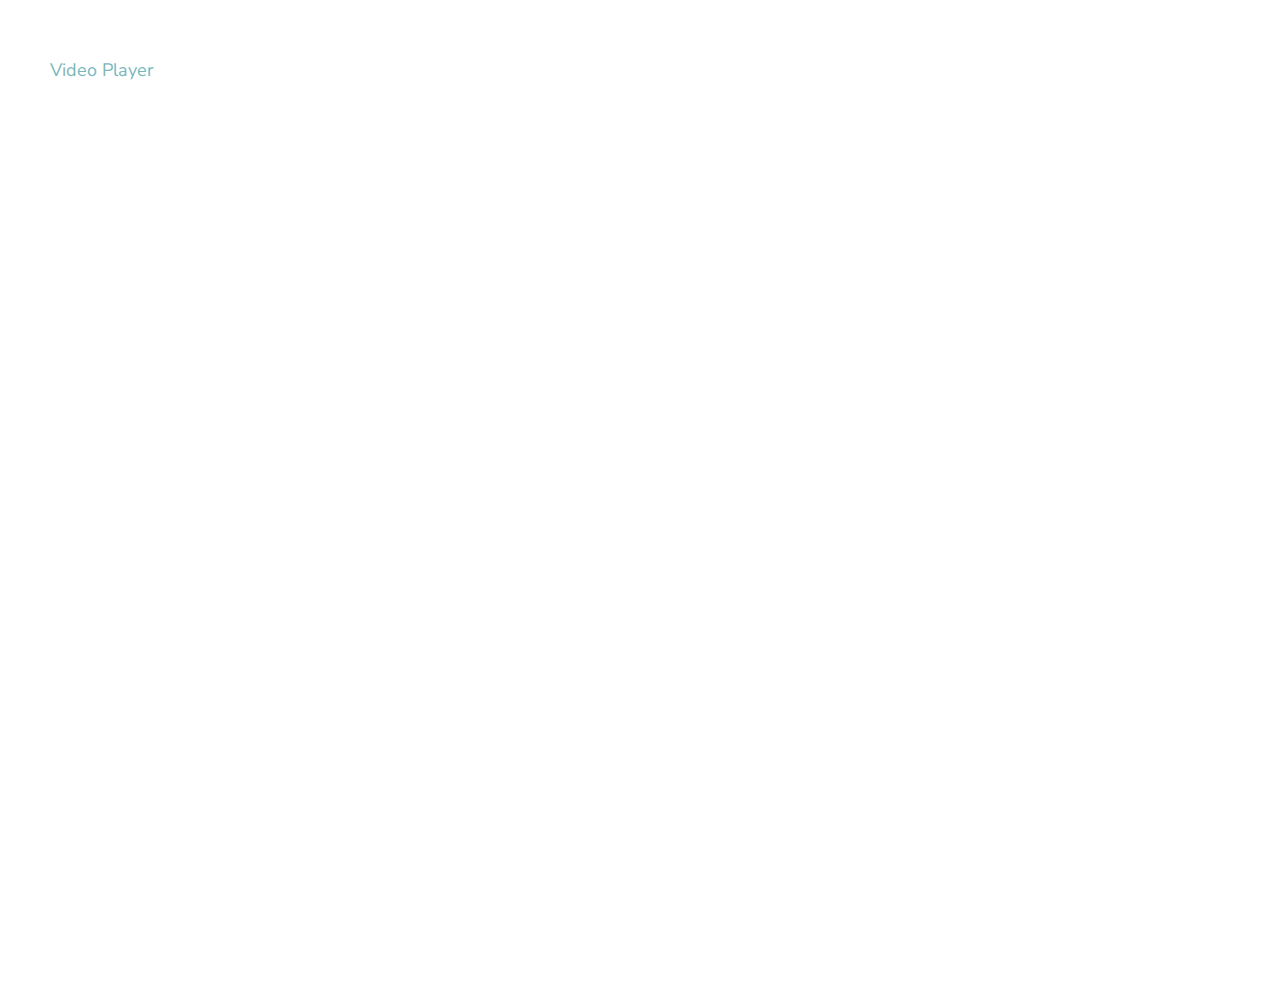
==== index.html @ c12044f8 "video player" ====
<!DOCTYPE html>
<html>
	<head>
		<meta charset="utf-8">
		<meta http-equiv="X-UA-Compatible" content="IE=edge">

		<!-- PAGE INFO -->
		<title>Movies</title>
		<meta name="description" content="Watch Movies Here">
		<link rel="icon" type="image/x-icon" href="https://www.flaticon.com/svg/vstatic/svg/2505/2505871.svg?token=exp=1610488032~hmac=2b311343349d9207e712d69d8b9d416d">
		<meta name="viewport" content="width=device-width, initial-scale=1">

		<!-- STYLESHEETS -->
		<link href="https://fonts.googleapis.com/css2?family=Nunito+Sans:wght@300&display=swap" rel="stylesheet">
		<link rel="stylesheet" href="https://use.fontawesome.com/releases/v5.15.1/css/all.css" integrity="sha384-vp86vTRFVJgpjF9jiIGPEEqYqlDwgyBgEF109VFjmqGmIY/Y4HV4d3Gp2irVfcrp" crossorigin="anonymous">
		<link rel="stylesheet" href="https://stackpath.bootstrapcdn.com/bootstrap/4.5.0/css/bootstrap.min.css">
		<link rel="stylesheet" href="style.css">

	</head>

	<body class="text-center">

		<div id="container" class="text-center">

			<a href="player.html">Video Player</a>



		</div>

		<!-- SCRIPTS -->
		<script src="https://code.jquery.com/jquery-3.5.1.min.js"></script>
		
	</body>
</html>
---- style.css ----
body {
	color: #5b5b5b;
	font-family: 'Nunito Sans', sans-serif;
	text-align: center;
}

#container {
	margin: 50px;
	display: flex;
	height: 100vh;
}

a {
	font-size: 18px;
	color: #79b7bb;
	line-height: 40px;
}

a:hover {
	color: #79b7bb;
}

.btn {
	color: #f7f7f7;
	background-color: #79b7bb;
	border-color: transparent;
	margin: 0 10px 0 10px;
	font-size: 18px;
}

.btn:hover, .btn:focus, .btn:active {
	color: #f7f7f7;
	background-color: #679b9f;
	border-color: none;
}

.video-container {
	width: 100%;
	max-width: 800px;
	position: relative;
	margin: auto;
	display: block;
	overflow: hidden;
}

.video-container:hover .controls {
	transform: translateY(0);
	transition: 0.2s;
}

.video {
	width: 100%;
	max-width: 800px;
	position: relative;
	margin: auto;
	display: block;
	overflow: hidden;
}

.controls {
	display: flex;
	position: absolute;
	bottom: 0;
	width: 100%;
	flex-wrap: wrap;
	background: rgb(0, 0, 0, 0.6);
	transform: translateY(100%);
	transition: 0.2s;
}

.buttons {
	margin: 0 6px;
	width: 100%;
	display: flex;
	justify-content: space-between;
	color: white;
}

.buttons button {
	background: none;
	border: 0;
	outline: 0;
	cursor: pointer;
}

.buttons button {
	color: white;
	font-family: 'Font Awesome 5 Free';
	font-weight: 600;
	font-size: 16px;
	width: 30px;
	height: 30px;
	-webkit-font-smoothing: antialiased;
}

.buttons span {
	font-size: 14px;
	margin-top: 5px;
}

.left-buttons {
	float: left;
	display: inline;
}

.right-buttons {
	float: right;
	display: flex;
}

.play:before {
	content: '\f04b';
}

.play.pause:before {
	content: '\f04c';
}

.skip-forwards:before {
	content: '\f2f9';
}

.skip-backwards:before {
	content: '\f2ea';
}

.volume-button:before {
	content: '\f027';
	margin-right: 40px;
}

.volume-button.mute:before {
	content: '\f6a9';
	margin-right: 40px;
}

.fullscreen:before {
	content: '\f065';
	margin-left: 6px;
}

.volume-slider-container {
	height: 20px;
	width: 100px;
	display: inline-block;
}

.volume-slider {
	height: 4px;
	width: 100px;
	position: absolute;
	top: 20px;
	left: 140px;
	margin: 0 auto;
	margin-left: 6px;
	background: #555;
	border-radius: 15px;
	display: inline-block;
	visibility: hidden;
	opacity: 0;
	transition: 0.2s;
}

.volume-slider .ui-slider-range-min {
	height: 4px;
	width: 300px;
	position: absolute;
	background: red;
	border-radius: 10px;
	border: none;
	outline: none;
}

.volume-slider .ui-slider-handle {
	width: 14px;
	height: 14px;
	border-radius: 20px;
	background: white;
	position: absolute;
	margin-left: -8px;
	margin-top: -5px;
	cursor: pointer;
	outline: none;
}

.bar {
	height: 6px;
	top: 0;
	left: 0;
	width: 100%;
	background: rgb(255, 255, 255, 0.2)
}

.juice {
	height: 6px;
	width: 0;
	background: red;
}
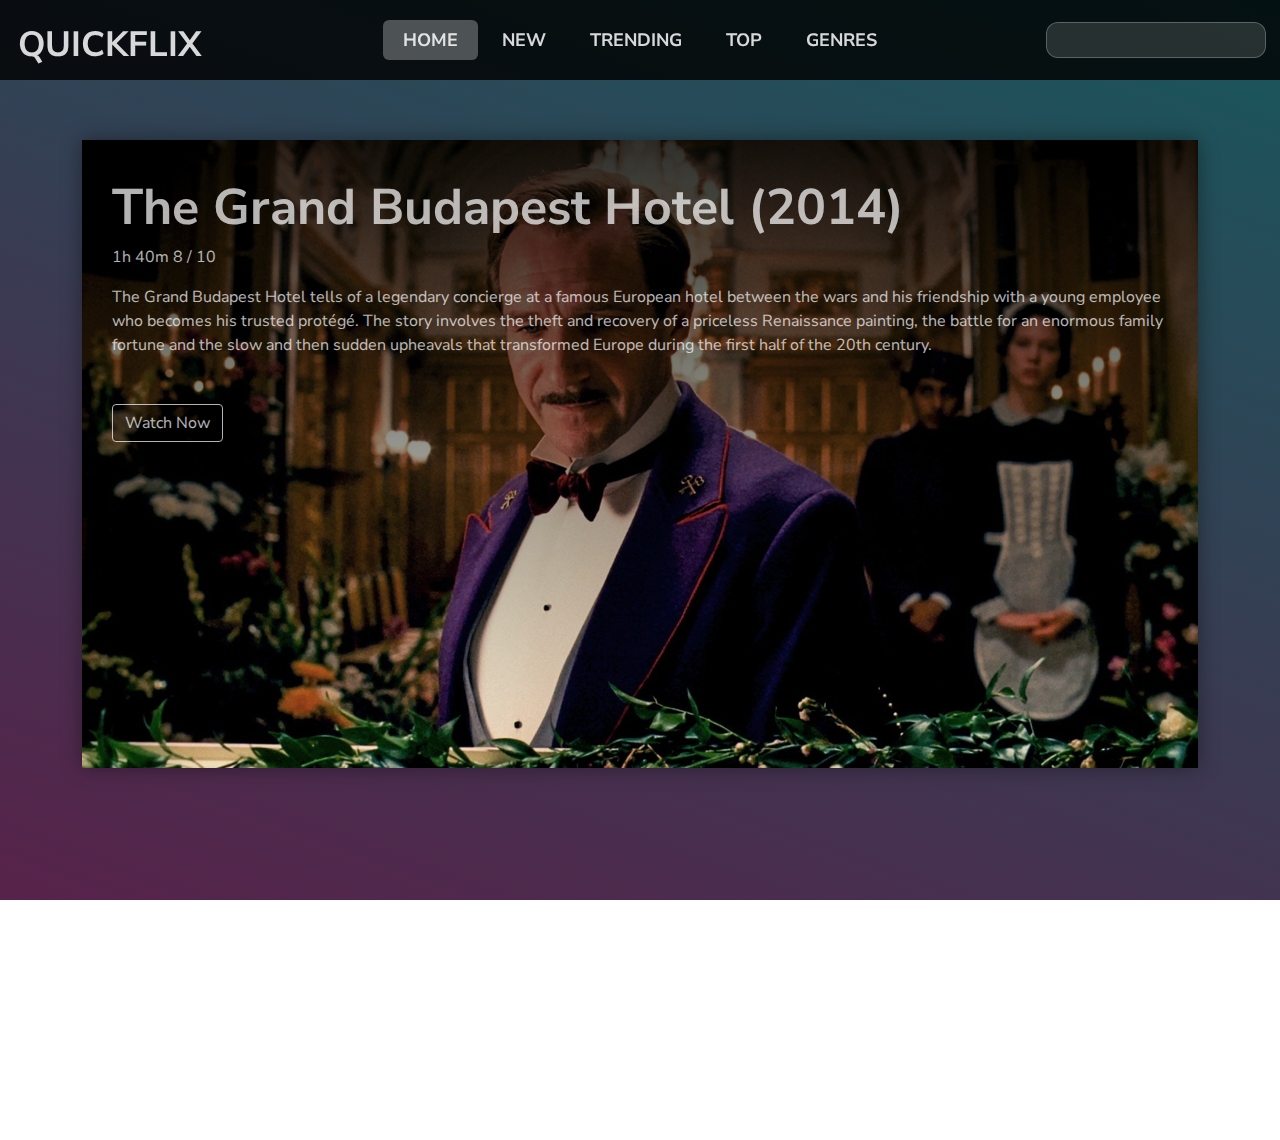
==== commit 7490a412: "minor fixes" ====
--- a/index.html
+++ b/index.html
@@ -5,31 +5,128 @@
 		<meta http-equiv="X-UA-Compatible" content="IE=edge">
 
 		<!-- PAGE INFO -->
-		<title>Movies</title>
+		<title>QuickFlix</title>
 		<meta name="description" content="Watch Movies Here">
-		<link rel="icon" type="image/x-icon" href="https://www.flaticon.com/svg/vstatic/svg/2505/2505871.svg?token=exp=1610488032~hmac=2b311343349d9207e712d69d8b9d416d">
+		<!-- FAVICON -->
+		<link rel="icon" type="image/x-icon" href="media/icon.svg">
 		<meta name="viewport" content="width=device-width, initial-scale=1">
 
 		<!-- STYLESHEETS -->
-		<link href="https://fonts.googleapis.com/css2?family=Nunito+Sans:wght@300&display=swap" rel="stylesheet">
+		<link href="https://fonts.googleapis.com/css2?family=Nunito+Sans:wght@300;600;700&display=swap" rel="stylesheet">
 		<link rel="stylesheet" href="https://use.fontawesome.com/releases/v5.15.1/css/all.css" integrity="sha384-vp86vTRFVJgpjF9jiIGPEEqYqlDwgyBgEF109VFjmqGmIY/Y4HV4d3Gp2irVfcrp" crossorigin="anonymous">
 		<link rel="stylesheet" href="https://stackpath.bootstrapcdn.com/bootstrap/4.5.0/css/bootstrap.min.css">
-		<link rel="stylesheet" href="style.css">
+		<link rel="stylesheet" href="css/home.css">
 
 	</head>
 
-	<body class="text-center">
+	<body>
+
+		<!-- INFO BOX OVERLAY -->
+		<div id="overlay">
+			<div id="infobox">
+				<a class="close-button"></a>
+				<div class="row">
+					<!-- LEFT COLUMN -->
+					<div class="col-md-4">
+						<img class="poster">
+						<a href="player.html">
+							<button class="play-button btn">Watch Now</button>
+						</a>
+					</div>
+					<!-- RIGHT COLUMNS -->
+					<div class="col-md-8">
+						<div class="title"></div>
+						<i class="far fa-clock"></i> <span class="runtime"></span> 
+						(<span class="year"></span>)
+						<br>
+						<span class="rating"></span> / 10 <i class="fas fa-star"></i>
+						(<span class="num-ratings"></span> Ratings)
+						<div class="genres"></div>
+						<div class="description"></div>
+						<div class="languages-container">
+							<b>Language</b>: <span class="languages"></span>
+						</div>
+						<div class="companies-container">
+							<b>Production Companies</b>: <span class="companies"></span>
+						</div>
+					</div>
+				</div>
+				
+
+			</div>
+		</div>
+
+		<!-- NAVBAR HEADER -->
+		<div id="header-container">
+			<div id="header">
+				<!-- <img id="logo" src="icon.svg" alt=""> -->
+				<!-- TITLE -->
+				<div>
+					<a id="site-title" href="index.html">QuickFlix</a>
+				</div>
+				<!-- HEADER LINKS -->
+				<div id="header-links">
+					<a class="header-current">Home</a>
+					<a>New</a>
+					<a>Trending</a>
+					<a>Top</a>
+					<a>Genres</a>
+				</div>
+				<!-- SEARCH BAR -->
+				<div id="search-container">
+					<input id="search-bar" type="text" class="form-control">
+					<a id="search-button"></a>
+				</div>
+			</div>
+		</div>
 
 		<div id="container" class="text-center">
 
-			<a href="player.html">Video Player</a>
+			<!-- SLIDESHOW -->
+			<div id="slideshow" class="row text-left align-text-end">
+				<div class="slide">
+					<img src="media/1.jpg">
+					<div class="slideshow-title">
+						The Grand Budapest Hotel (2014)<br>
+						<p><i class="far fa-clock"> </i>1h 40m <i class="fas fa-star"></i> 8 / 10</p>
+						<p>The Grand Budapest Hotel tells of a legendary concierge at a famous European hotel between the wars and his friendship with a young employee who becomes his trusted protégé. The story involves the theft and recovery of a priceless Renaissance painting, the battle for an enormous family fortune and the slow and then sudden upheavals that transformed Europe during the first half of the 20th century.</p>
+						<a href="player.html">
+							<button class="btn">Watch Now</button>
+						</a>
+					</div>
+				</div>
+				<div class="slide">
+					<img src="media/2.jpg">
+					<div class="slideshow-title">
+						My Hero Academia: Two Heroes (2018)<br>
+						<p><i class="far fa-clock"> </i>1h 44m <i class="fas fa-star"></i> 8.4 / 10</p>
+						<p>All Might and Deku accept an invitation to go abroad to a floating and mobile manmade city, called 'I Island', where they research quirks as well as hero supplemental items at the special 'I Expo' convention that is currently being held on the island. During that time, suddenly, despite an iron wall of security surrounding the island, the system is breached by a villain, and the only ones able to stop him are the students of Class 1-A.</p>
+						<a href="player.html">
+							<button class="btn">Watch Now</button>
+						</a>
+					</div>
+				</div>
+				<div class="slide">
+					<img src="media/3.jpg">
+					<div class="slideshow-title">
+						Life is Beautiful (1997)<br>
+						<p><i class="far fa-clock"> </i>1h 56m <i class="fas fa-star"></i> 8.5 / 10</p>
+						<p>A touching story of an Italian book seller of Jewish ancestry who lives in his own little fairy tale. His creative and happy life would come to an abrupt halt when his entire family is deported to a concentration camp during World War II. While locked up he tries to convince his son that the whole thing is just a game.</p>
+						<a href="player.html">
+							<button class="btn">Watch Now</button>
+						</a>
+					</div>
+				</div>
+			</div>
 
-
+		 <!-- MAIN CONTENT -->
+			<div id="main"></div>
 
 		</div>
 
 		<!-- SCRIPTS -->
 		<script src="https://code.jquery.com/jquery-3.5.1.min.js"></script>
+		<script src="js/home.js"></script>
 		
 	</body>
 </html>--- a/css/home.css
+++ b/css/home.css
@@ -0,0 +1,349 @@
+body {
+	color: white;
+	font-family: 'Nunito Sans', sans-serif;
+	text-align: center;
+	background-image: linear-gradient(20deg, rgba(70, 11, 56, 0.906), rgba(10, 77, 82, 0.94));
+	background-attachment: fixed;
+	height: 100%;
+	min-height: 1000px;
+}
+
+#container {
+	margin: 50px 20px;
+	height: 100vh;
+}
+
+a {
+	font-size: 18px;
+	color: #79b7bb;
+	line-height: 40px;
+}
+
+a:hover {
+	color: #79b7bb;
+}
+
+img {
+	max-width: 200px;
+}
+
+.btn {
+	color: white;
+	background-color: rgba(0, 0, 0, 0.399);
+	border-color: white;
+	margin: 0;
+}
+
+.btn:hover {
+	color: white;
+	background-color: rgba(255, 255, 255, 0.301);
+}
+
+.row {
+	height: 100%;
+}
+
+.noscroll { 
+	overflow: hidden;
+}
+
+#overlay {
+	position: fixed;
+	overflow-y: scroll;
+	z-index: 100;
+	top: 0;
+	right: 0;
+	bottom: 0;
+	left: 0;
+	background-color: rgba(0, 0, 0, 0.548);
+	visibility: hidden;
+	opacity: 0;
+	text-align: center;
+	transition: 0.3s;
+}
+
+#infobox {
+	height: 80%;
+	width: 80%;
+	color: white;
+	background-color: rgba(10, 71, 74, 0.817);
+	background-size: auto;
+	box-shadow: 2px 2px 30px rgb(0, 0, 0);
+	border-radius: 30px;
+	margin: auto;
+	margin-top: 4%;
+	padding-top: 20px;
+	padding-bottom: 40px;
+	transform: translateY(30px);
+	transition: 0.2s;
+	visibility: hidden;
+}
+
+#infobox.visible {
+	transform: translateY(0px);
+	opacity: 0.98;
+	visibility: visible;
+}
+
+.close-button:before, .close-button {
+	float: right;
+	display: absolute;
+	margin-right: 8px;
+	margin-top: -8px;
+	color: white;
+	opacity: 0.8;
+	content: '\f057';
+	font-family: 'Font Awesome 5 Free';
+	font-weight: 600;
+	font-size: 28px;
+	width: 30px;
+	height: 30px;
+	cursor: pointer;
+}
+
+#infobox .poster {
+	margin-top: 20px;
+	margin-bottom: 10px;
+}
+
+.play-button {
+	margin-top: 30px;
+}
+
+.title {
+	font-size: 40px;
+	line-height: 44px;
+	margin-bottom: 4px;
+}
+
+.genres {
+	margin-top: 20px;
+}
+
+.genre {
+	margin: 0 4px;
+	padding: 4px 10px;
+	border-radius: 14px;
+	background-color: #679b9fb7;
+	white-space: nowrap;
+}
+
+.description {
+	margin: 20px 10px;
+}
+
+.companies {
+	margin-top: 4px;
+	margin-bottom: 20px;
+}
+
+#header-container {
+	display: table;
+	z-index: 10;
+	position: fixed;
+}
+
+#header {
+	/* padding: 8px 14px; */
+	position: fixed;
+	float: left;
+	top: 0;
+	height: 80px;
+	width: 100%;
+	display: table-cell;
+	vertical-align: middle;
+	color:rgba(255, 255, 255, 0.838);
+	background-color: rgba(0, 0, 0, 0.803);
+}
+
+#header-links {
+	display: inline-block;
+	font-size: 16px;
+	font-weight: bold;
+	text-transform: uppercase;
+	margin: 0;
+	position: absolute;
+	top: 50%;
+	left: 50%;
+	-ms-transform: translate(-50%, -50%);
+	transform: translate(-50%, -50%);
+}
+
+#header-links a {
+	color:rgba(255, 255, 255, 0.838);
+	display: inline-block;
+	cursor: pointer;
+	padding: 0 20px;
+	border-radius: 6px;
+}
+
+.header-current, #header-links a:hover {
+	background-color: rgba(255, 255, 255, 0.281);
+	text-decoration: none;
+}
+
+#site-title {
+	color: rgba(255, 255, 255, 0.838);
+	font-size: 50px;
+	font-weight: 700;
+	font-variant-caps: all-small-caps;
+	position: absolute;
+	left: 18px;
+	top: 50%;
+	-ms-transform: translateY(-50%);
+	transform: translateY(-50%);
+}
+
+#site-title:hover {
+	text-decoration: none;
+}
+
+#search-container {
+	position: absolute;
+	right: 10px;
+	vertical-align: middle;
+	top: 50%;
+	-ms-transform: translateY(-50%);
+	transform: translateY(-50%);
+}
+
+#search-bar {
+	display: inline-block;
+	right: 100px;
+	width: 220px;
+	height: 36px;
+	background-color: rgba(255, 255, 255, 0.132);
+	border-radius: 12px;
+	border-color: rgba(255, 255, 255, 0.345);
+	color: white;
+}
+
+#search-button:before, #search-button {
+	display: inline-block;
+	margin-left: -20px;
+	margin-top: -300px;
+	color: rgba(255, 255, 255, 0.838);
+	content: '\f002';
+	font-family: 'Font Awesome 5 Free';
+	font-weight: 600;
+	font-size: 16px;
+	width: 20px;
+	height: 20px;
+	cursor: pointer;
+	z-index: 3;
+}
+
+#slideshow {
+	content: " "; 
+	display: block;
+	clear: both;
+	min-height: 900px;
+	width: 90%;
+	margin: auto;
+	margin-top: 140px;
+	position: relative;
+	padding: 10px;
+	box-shadow: 0 0 20px rgba(0, 0, 0, 0.4);
+}
+
+#slideshow:after {
+	content: " "; 
+	display: block;
+	clear: both;
+}
+
+#slideshow div {
+	overflow: auto;
+	display: block;
+	position: absolute;
+	top: 0;
+	left: 0;
+	right: 0;
+	bottom: 0;
+}
+
+.slide {
+	overflow: auto;
+	position: relative;
+	display: inline-block;
+	background-image: linear-gradient(0deg, rgba(0, 0, 0, 0.815), rgba(255, 255, 255, 0));
+}
+
+.slide:after {
+	content: '';
+	position: absolute;
+	left: 0;
+	top: 0;
+	width: 100%;
+	height: 100%;
+	display: inline-block;
+	background: linear-gradient(0deg, rgba(255, 255, 255, 0), rgba(0, 0, 0, 0.815));
+}
+
+#slideshow img {
+	display: block;
+	max-width: 100%;
+	max-height: 100%;
+}
+
+.slideshow-title {
+	display: block;
+	float: bottom;
+	position: absolute;
+	bottom: 0;
+	right: 0;
+	font-size: 50px;
+	font-weight: bold;
+	opacity: 0.7;
+	z-index: 3;
+	padding: 30px;
+}
+
+.slideshow-title p {
+	font-size: 16px;
+	font-weight: normal;
+}
+
+#main {
+	margin: 60px 0 100px 0;
+}
+
+.genre-heading {
+	font-weight: bold;
+	float: left;
+	margin-left: 60px;
+}
+
+.genre_container {
+	float: left;
+	margin-bottom: 40px;
+}
+
+.movie {
+	display: inline-block;
+	margin: 10px 20px;
+	cursor: pointer;
+	transform: translateY(0);
+	transition: 0.1s;
+}
+
+.movie:hover {
+	transform: scale(1.1);
+	box-shadow: 2px 2px 60px rgba(0, 0, 0, 0.708);
+}
+
+#footer {
+	position: absolute;
+	bottom: 0;
+	display: block;
+	width: 100%;
+}
+
+#footer-links a {
+	font-size: 14px;
+	text-transform: uppercase;
+	color:rgba(255, 255, 255, 0.721);
+	padding: 0 20px;
+	border-radius: 6px;
+	cursor: pointer;
+}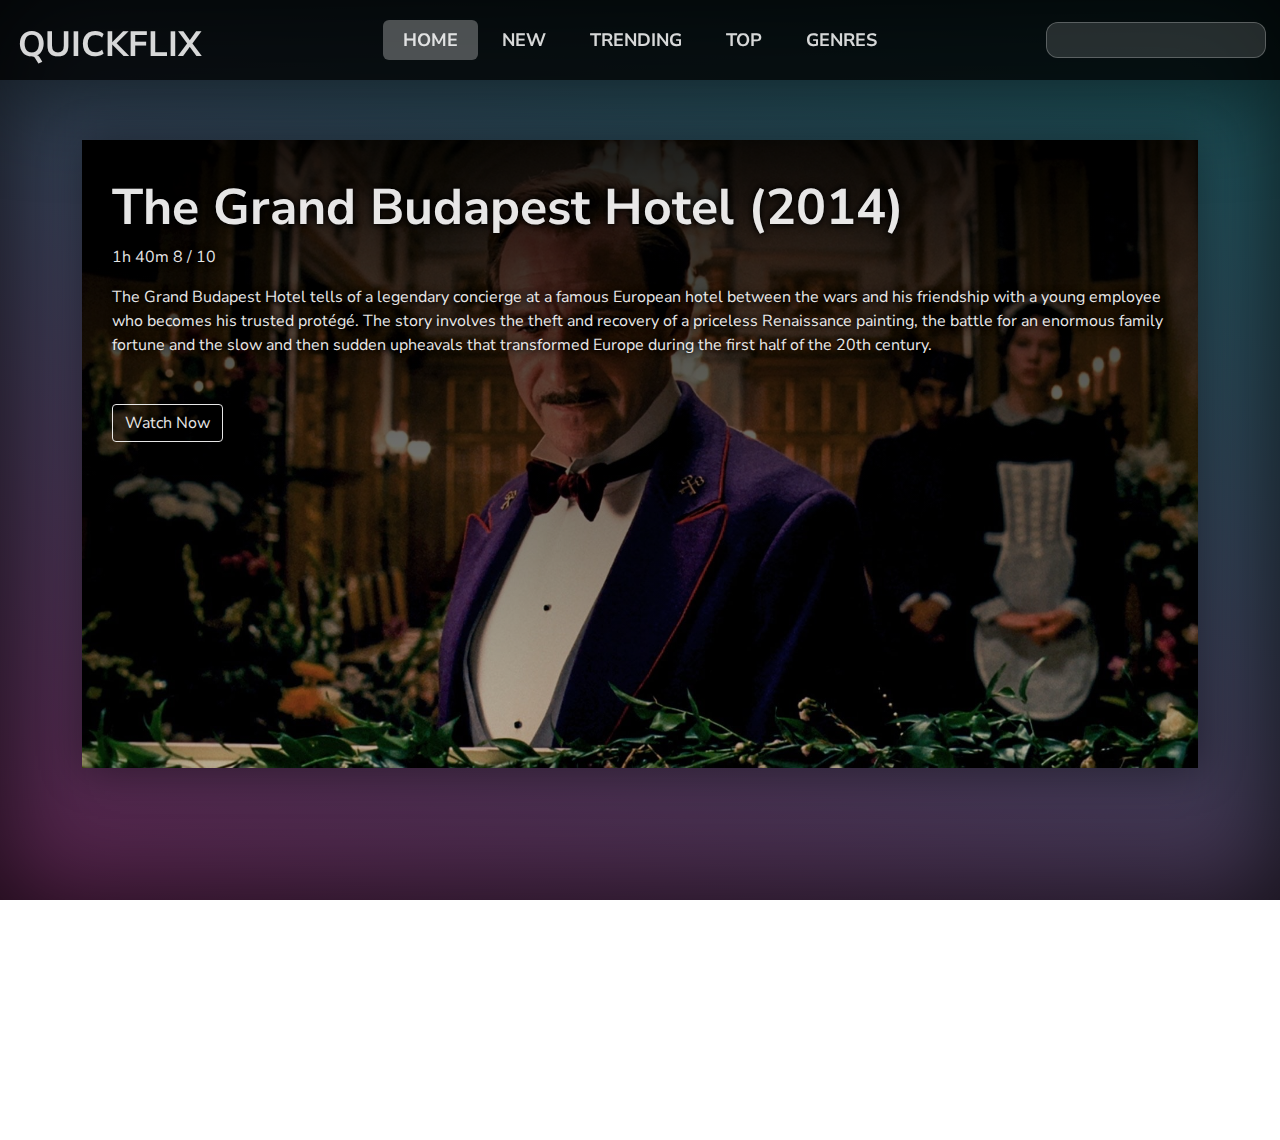
==== commit ae358168: "add shadows" ====
--- a/index.html
+++ b/index.html
@@ -20,6 +20,8 @@
 	</head>
 
 	<body>
+
+		<div id="vignette"></div>
 
 		<!-- INFO BOX OVERLAY -->
 		<div id="overlay">
--- a/css/home.css
+++ b/css/home.css
@@ -11,6 +11,7 @@
 #container {
 	margin: 50px 20px;
 	height: 100vh;
+	z-index: 20;
 }
 
 a {
@@ -29,7 +30,7 @@
 
 .btn {
 	color: white;
-	background-color: rgba(0, 0, 0, 0.399);
+	background-color: rgba(0, 0, 0, 0.288);
 	border-color: white;
 	margin: 0;
 }
@@ -45,12 +46,21 @@
 
 .noscroll { 
 	overflow: hidden;
+}
+
+#vignette {
+	position: fixed;
+	top: 0;
+	left: 0;
+	width: 100%;
+	height: 100%;
+	box-shadow: 0 0 100px rgba(0, 0, 0, 0.714) inset;
 }
 
 #overlay {
 	position: fixed;
 	overflow-y: scroll;
-	z-index: 100;
+	z-index: 40;
 	top: 0;
 	right: 0;
 	bottom: 0;
@@ -77,6 +87,7 @@
 	transform: translateY(30px);
 	transition: 0.2s;
 	visibility: hidden;
+	text-shadow: 0 0 10px rgb(0, 0, 0), 0 0 10px rgb(0, 0, 0);
 }
 
 #infobox.visible {
@@ -104,6 +115,7 @@
 #infobox .poster {
 	margin-top: 20px;
 	margin-bottom: 10px;
+	box-shadow: 2px 2px 40px rgba(0, 0, 0, 0.399);
 }
 
 .play-button {
@@ -114,10 +126,12 @@
 	font-size: 40px;
 	line-height: 44px;
 	margin-bottom: 4px;
+	text-shadow: 0 0 20px rgb(0, 0, 0), 0 0 20px rgb(0, 0, 0);
 }
 
 .genres {
 	margin-top: 20px;
+	text-shadow: none;
 }
 
 .genre {
@@ -126,6 +140,7 @@
 	border-radius: 14px;
 	background-color: #679b9fb7;
 	white-space: nowrap;
+	box-shadow: 4px 4px 20px rgba(0, 0, 0, 0.295);
 }
 
 .description {
@@ -139,7 +154,7 @@
 
 #header-container {
 	display: table;
-	z-index: 10;
+	z-index: 30;
 	position: fixed;
 }
 
@@ -154,6 +169,7 @@
 	vertical-align: middle;
 	color:rgba(255, 255, 255, 0.838);
 	background-color: rgba(0, 0, 0, 0.803);
+	box-shadow: 0 4px 100px rgba(0, 0, 0, 0.714);
 }
 
 #header-links {
@@ -230,7 +246,7 @@
 	width: 20px;
 	height: 20px;
 	cursor: pointer;
-	z-index: 3;
+	z-index: 23;
 }
 
 #slideshow {
@@ -243,7 +259,7 @@
 	margin-top: 140px;
 	position: relative;
 	padding: 10px;
-	box-shadow: 0 0 20px rgba(0, 0, 0, 0.4);
+	box-shadow: 2px 2px 40px rgba(0, 0, 0, 0.399);
 }
 
 #slideshow:after {
@@ -266,7 +282,6 @@
 	overflow: auto;
 	position: relative;
 	display: inline-block;
-	background-image: linear-gradient(0deg, rgba(0, 0, 0, 0.815), rgba(255, 255, 255, 0));
 }
 
 .slide:after {
@@ -277,7 +292,7 @@
 	width: 100%;
 	height: 100%;
 	display: inline-block;
-	background: linear-gradient(0deg, rgba(255, 255, 255, 0), rgba(0, 0, 0, 0.815));
+	background: linear-gradient(0deg, rgba(0, 0, 0, 0.24), rgba(0, 0, 0, 0.884));
 }
 
 #slideshow img {
@@ -294,14 +309,17 @@
 	right: 0;
 	font-size: 50px;
 	font-weight: bold;
-	opacity: 0.7;
+	opacity: 0.9;
 	z-index: 3;
 	padding: 30px;
+	text-shadow: 0 0 30px rgb(0, 0, 0), 0 0 30px rgb(0, 0, 0);
+	text-shadow: 0 0 4px rgb(0, 0, 0), 0 0 10px rgb(0, 0, 0);
 }
 
 .slideshow-title p {
 	font-size: 16px;
 	font-weight: normal;
+	text-shadow: 0 0 4px rgb(0, 0, 0), 0 0 10px rgb(0, 0, 0);
 }
 
 #main {
@@ -312,6 +330,7 @@
 	font-weight: bold;
 	float: left;
 	margin-left: 60px;
+	text-shadow: 0 0 40px rgb(0, 0, 0), 0 0 30px rgb(0, 0, 0);
 }
 
 .genre_container {
@@ -323,13 +342,14 @@
 	display: inline-block;
 	margin: 10px 20px;
 	cursor: pointer;
+	box-shadow: 2px 2px 40px rgba(0, 0, 0, 0.399);
 	transform: translateY(0);
 	transition: 0.1s;
 }
 
 .movie:hover {
 	transform: scale(1.1);
-	box-shadow: 2px 2px 60px rgba(0, 0, 0, 0.708);
+	box-shadow: 2px 2px 60px rgba(0, 0, 0, 0.747);
 }
 
 #footer {
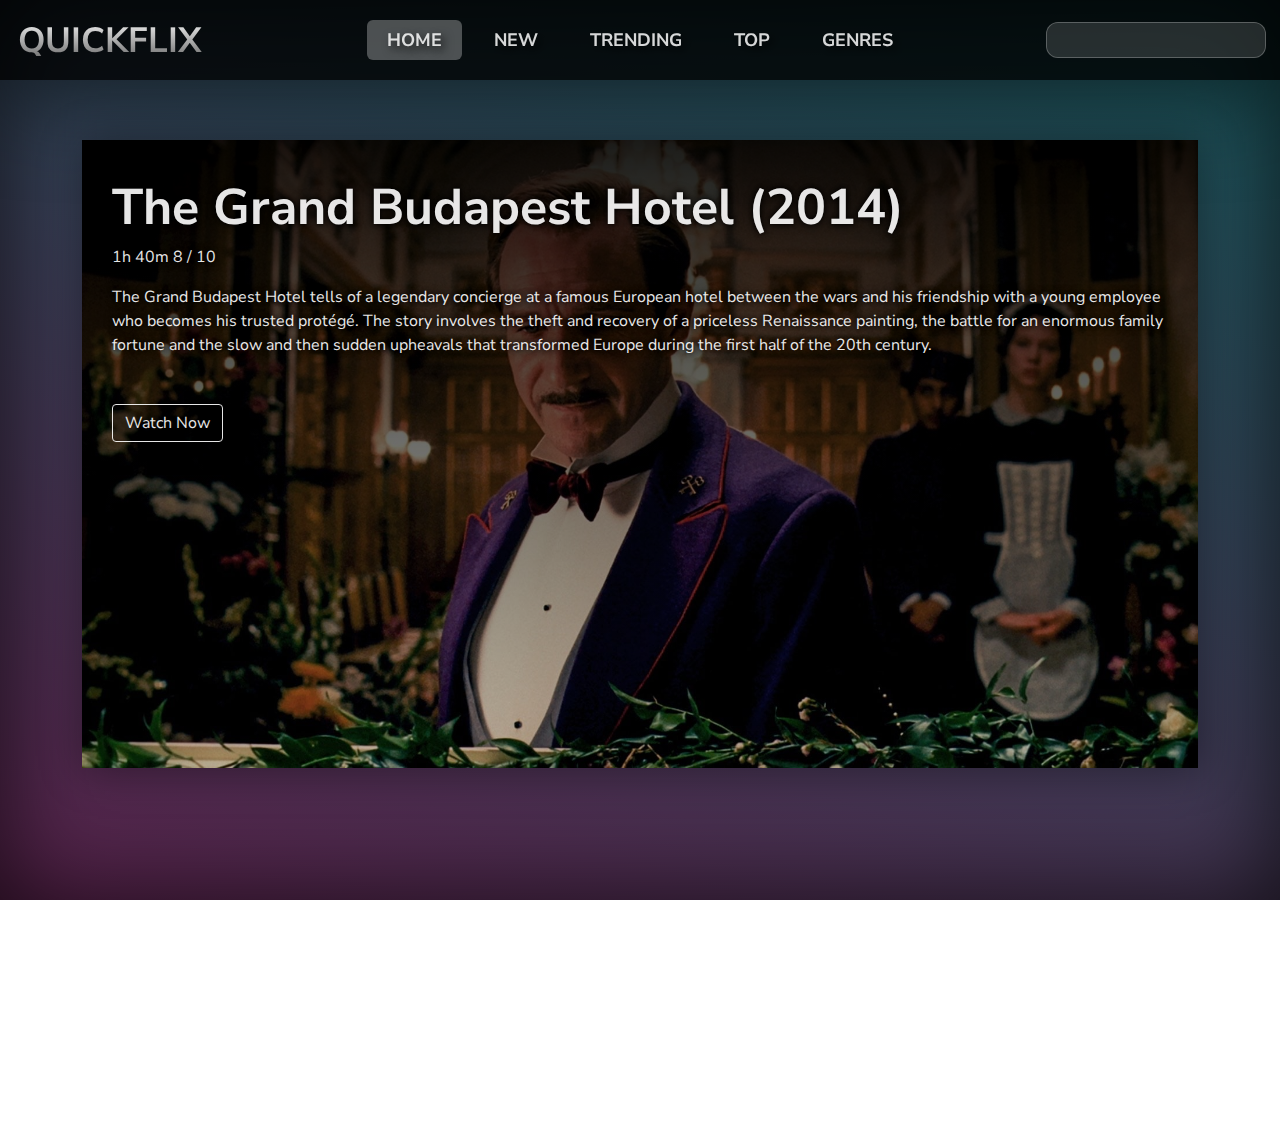
==== commit 86a9fa24: "add video player overlay indicator; fix volume show/hide; fix missing poster" ====
--- a/index.html
+++ b/index.html
@@ -16,6 +16,15 @@
 		<link rel="stylesheet" href="https://use.fontawesome.com/releases/v5.15.1/css/all.css" integrity="sha384-vp86vTRFVJgpjF9jiIGPEEqYqlDwgyBgEF109VFjmqGmIY/Y4HV4d3Gp2irVfcrp" crossorigin="anonymous">
 		<link rel="stylesheet" href="https://stackpath.bootstrapcdn.com/bootstrap/4.5.0/css/bootstrap.min.css">
 		<link rel="stylesheet" href="css/home.css">
+
+		<!-- Global site tag (gtag.js) - Google Analytics -->
+		<script async src="https://www.googletagmanager.com/gtag/js?id=UA-163440366-1"></script>
+		<script>
+			window.dataLayer = window.dataLayer || [];
+			function gtag(){dataLayer.push(arguments);}
+			gtag('js', new Date());
+			gtag('config', 'UA-163440366-1');
+		</script>
 
 	</head>
 
--- a/css/home.css
+++ b/css/home.css
@@ -55,12 +55,12 @@
 	width: 100%;
 	height: 100%;
 	box-shadow: 0 0 100px rgba(0, 0, 0, 0.714) inset;
+	z-index: -1;
 }
 
 #overlay {
 	position: fixed;
 	overflow-y: scroll;
-	z-index: 40;
 	top: 0;
 	right: 0;
 	bottom: 0;
@@ -70,6 +70,7 @@
 	opacity: 0;
 	text-align: center;
 	transition: 0.3s;
+	z-index: 0;
 }
 
 #infobox {
@@ -87,7 +88,7 @@
 	transform: translateY(30px);
 	transition: 0.2s;
 	visibility: hidden;
-	text-shadow: 0 0 10px rgb(0, 0, 0), 0 0 10px rgb(0, 0, 0);
+	text-shadow: 0 0 20px rgb(0, 0, 0), 0 0 20px rgb(0, 0, 0);
 }
 
 #infobox.visible {
@@ -159,7 +160,6 @@
 }
 
 #header {
-	/* padding: 8px 14px; */
 	position: fixed;
 	float: left;
 	top: 0;
@@ -191,6 +191,8 @@
 	cursor: pointer;
 	padding: 0 20px;
 	border-radius: 6px;
+	margin: 0 4px;
+	text-shadow: 4px 4px 10px rgba(0, 0, 0, 0.836);
 }
 
 .header-current, #header-links a:hover {
@@ -199,15 +201,25 @@
 }
 
 #site-title {
-	color: rgba(255, 255, 255, 0.838);
+	/* color: rgba(255, 255, 255, 0.838); */
 	font-size: 50px;
 	font-weight: 700;
 	font-variant-caps: all-small-caps;
 	position: absolute;
 	left: 18px;
 	top: 50%;
+	margin-top: -4px;
 	-ms-transform: translateY(-50%);
 	transform: translateY(-50%);
+	/* text-shadow: 4px 4px 10px rgb(0, 0, 0), 4px 4px 10px rgb(0, 0, 0); */
+	background-color: white;
+	background-image: linear-gradient(0deg, rgb(121, 121, 121), rgb(255, 255, 255));
+	background-size: 100%;
+	background-repeat: repeat;
+	-webkit-background-clip: text;
+	-webkit-text-fill-color: transparent; 
+	-moz-background-clip: text;
+	-moz-text-fill-color: transparent;
 }
 
 #site-title:hover {
@@ -247,6 +259,7 @@
 	height: 20px;
 	cursor: pointer;
 	z-index: 23;
+	text-shadow: 0 4px 10px rgba(0, 0, 0, 0.81);
 }
 
 #slideshow {
